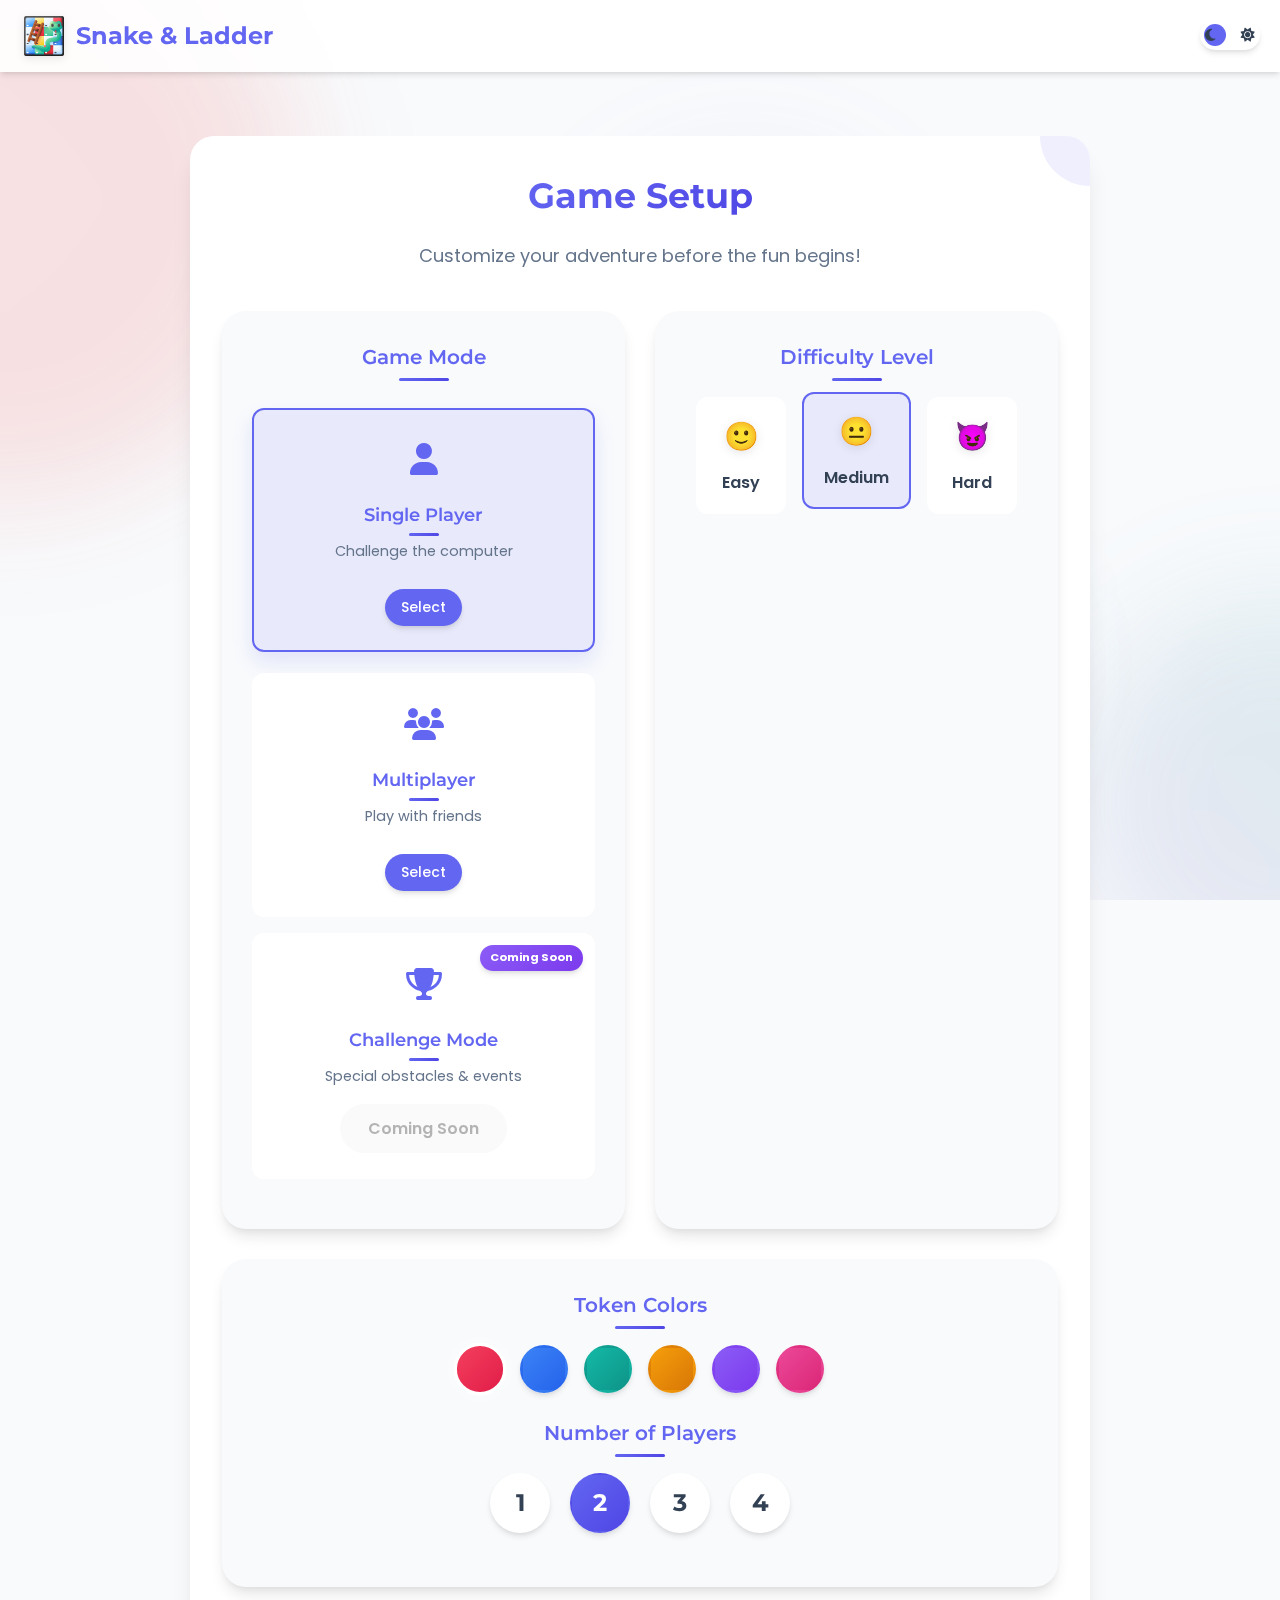
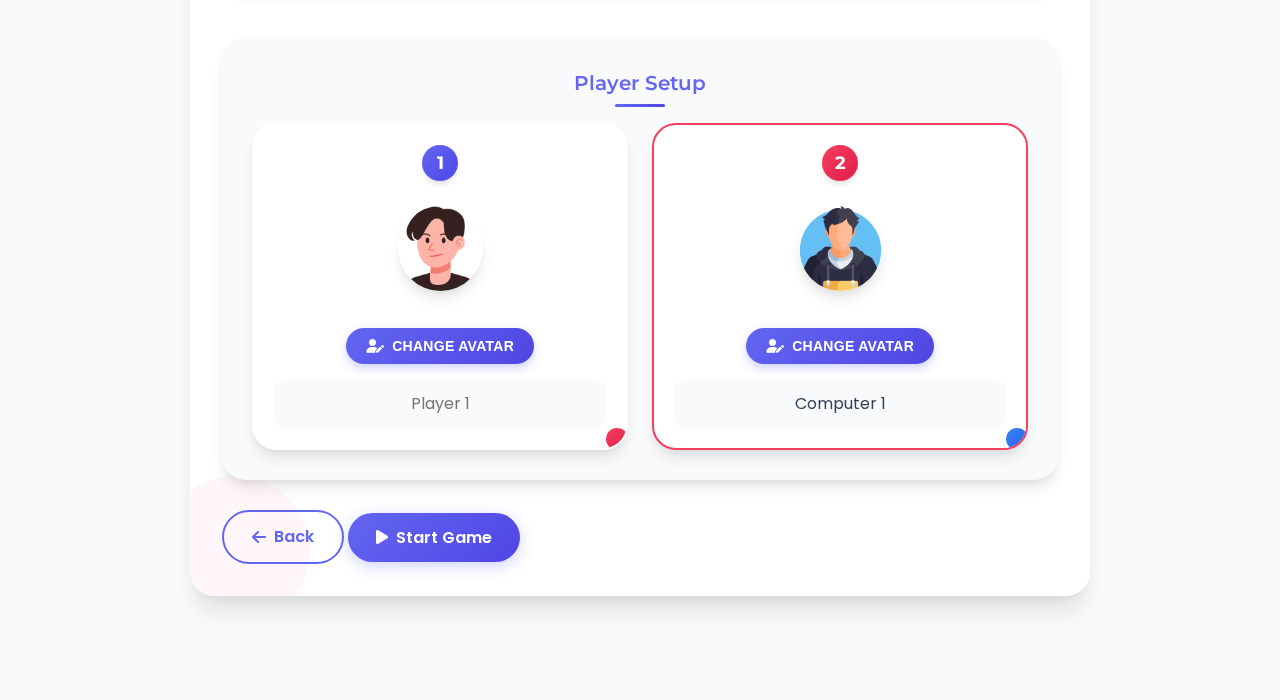
==== gamesetup.html @ 13c71b98 "Update 1" ====
<!DOCTYPE html>
<html lang="en" data-theme="light">
<head>
    <meta charset="UTF-8">
    <meta name="viewport" content="width=device-width, initial-scale=1.0">
    <title>Snake and Ladder - Game Setup</title>
    <link rel="stylesheet" href="css/landing.css">
    <link href="https://fonts.googleapis.com/css2?family=Poppins:wght@400;600;700&family=Montserrat:wght@400;600;800&display=swap" rel="stylesheet">
    <link rel="stylesheet" href="https://cdnjs.cloudflare.com/ajax/libs/font-awesome/6.4.0/css/all.min.css">
    <style>
        /* Additional styles specific to game setup */
        :root {
            --primary-color: #6366f1;
            --secondary-color: #ec4899;
            --snake-color: #f43f5e;
            --ladder-color: #14b8a6;
            --mystery-color: #8b5cf6;
            
            /* Player token colors */
            --player1-color: var(--snake-color);
            --player2-color: #3b82f6;
            --player3-color: var(--ladder-color);
            --player4-color: #f59e0b;
            
            /* Gradients */
            --gradient-primary: linear-gradient(135deg, #6366f1, #4f46e5);
            --gradient-secondary: linear-gradient(135deg, #ec4899, #db2777);
            --gradient-red: linear-gradient(135deg, #f43f5e, #e11d48);
            --gradient-blue: linear-gradient(135deg, #3b82f6, #2563eb);
            --gradient-green: linear-gradient(135deg, #14b8a6, #0d9488);
            --gradient-yellow: linear-gradient(135deg, #f59e0b, #d97706);
            --gradient-purple: linear-gradient(135deg, #8b5cf6, #7c3aed);
            --gradient-pink: linear-gradient(135deg, #ec4899, #db2777);
        }
        
        body {
            overflow-y: auto;
            max-height: none;
            background-attachment: fixed;
        }
        
        .container {
            height: auto;
            overflow-y: visible;
            padding-bottom: 2.5rem;
        }
        
        /* Main Navigation */
        .main-nav {
            padding: 1rem 0;
            background: rgba(255, 255, 255, 0.9);
            backdrop-filter: blur(10px);
            position: sticky;
            top: 0;
            z-index: 90;
            margin-bottom: 2rem;
            box-shadow: var(--shadow-sm);
            transition: all var(--transition-normal);
        }
        
        [data-theme="dark"] .main-nav {
            background: rgba(30, 41, 59, 0.9);
        }
        
        .nav-container {
            display: flex;
            justify-content: space-between;
            align-items: center;
            max-width: 1280px;
            margin: 0 auto;
            padding: 0 1.5rem;
        }
        
        /* Setup Container */
        .setup-container {
            max-width: 900px;
            margin: 0 auto;
            padding: 2rem;
            background: var(--card-light);
            border-radius: var(--border-radius-lg);
            box-shadow: var(--shadow-lg);
            position: relative;
            overflow: hidden;
            animation: fadeIn 0.8s ease-out;
        }
        
        [data-theme="dark"] .setup-container {
            background: var(--card-dark);
        }
        
        .setup-container::before {
            content: '';
            position: absolute;
            top: -3.125rem;
            right: -3.125rem;
            width: 6.25rem;
            height: 6.25rem;
            background: var(--primary-color);
            opacity: 0.1;
            border-radius: 50%;
            z-index: 0;
        }
        
        .setup-container::after {
            content: '';
            position: absolute;
            bottom: -1.875rem;
            left: -1.875rem;
            width: 9.375rem;
            height: 9.375rem;
            background: var(--secondary-color);
            opacity: 0.05;
            border-radius: 50%;
            z-index: 0;
        }
        
        .setup-header {
            text-align: center;
            margin-bottom: 2.5rem;
            position: relative;
            z-index: 1;
        }
        
        .setup-header h2 {
            font-size: 2.2rem;
            margin-bottom: 0.625rem;
            background: var(--gradient-primary);
            -webkit-background-clip: text;
            background-clip: text;
            color: transparent;
            display: inline-block;
            font-family: 'Montserrat', sans-serif;
            font-weight: 700;
        }
        
        .setup-header p {
            color: var(--text-light-muted);
            font-size: 1.125rem;
            margin-top: 0.5rem;
        }
        
        [data-theme="dark"] .setup-header p {
            color: var(--text-dark-muted);
        }
        
        /* Setup Content Grid */
        .setup-content {
            display: grid;
            grid-template-columns: 1fr 1fr;
            gap: 1.875rem;
            position: relative;
            z-index: 1;
        }
        
        /* Setup Sections */
        .setup-section {
            background: var(--bg-light);
            border-radius: var(--border-radius-lg);
            padding: 1.875rem;
            box-shadow: var(--shadow-md);
            transition: all 0.4s cubic-bezier(0.175, 0.885, 0.32, 1.275);
            position: relative;
            overflow: hidden;
        }
        
        [data-theme="dark"] .setup-section {
            background: var(--bg-dark);
        }
        
        .setup-section:hover {
            transform: translateY(-0.5rem);
            box-shadow: var(--shadow-lg);
        }
        
        .setup-section h3 {
            color: var(--primary-color);
            font-size: 1.25rem;
            margin-bottom: 1.5rem;
            text-align: center;
            position: relative;
            font-family: 'Montserrat', sans-serif;
            font-weight: 600;
        }
        
        .setup-section h3::after {
            content: '';
            position: absolute;
            bottom: -0.5rem;
            left: 50%;
            transform: translateX(-50%);
            width: 3.125rem;
            height: 0.1875rem;
            background: var(--gradient-primary);
            border-radius: 0.1875rem;
        }
        
        /* Game mode styles */
        .game-modes {
            display: flex;
            gap: 1rem;
            margin-bottom: 1.25rem;
        }
        
        .game-mode {
            flex: 1;
            background: var(--card-light);
            border-radius: var(--border-radius-md);
            padding: 1.5rem 1.25rem;
            text-align: center;
            border: 2px solid transparent;
            transition: all 0.4s cubic-bezier(0.175, 0.885, 0.32, 1.275);
            cursor: pointer;
            position: relative;
            overflow: hidden;
            min-height: 11.25rem;
        }
        
        [data-theme="dark"] .game-mode {
            background: var(--card-dark);
        }
        
        .game-mode::before {
            content: '';
            position: absolute;
            top: 0;
            left: 0;
            width: 100%;
            height: 100%;
            background: linear-gradient(135deg, rgba(99, 102, 241, 0.1), rgba(99, 102, 241, 0));
            opacity: 0;
            transition: opacity 0.3s ease;
            z-index: 0;
        }
        
        .game-mode:hover::before {
            opacity: 1;
        }
        
        .game-mode.selected {
            border-color: var(--primary-color);
            transform: translateY(-0.3125rem);
            box-shadow: 0 0.625rem 1.25rem rgba(99, 102, 241, 0.15);
        }
        
        .game-icon {
            font-size: 2rem;
            color: var(--primary-color);
            margin-bottom: 1rem;
            position: relative;
            z-index: 1;
            transition: transform 0.3s ease;
        }
        
        .game-mode:hover .game-icon {
            transform: scale(1.2);
        }
        
        .game-mode h3 {
            font-size: 1.125rem;
            margin-bottom: 0.625rem;
            color: var(--primary-color);
            position: relative;
            z-index: 1;
        }
        
        .game-mode h3::after {
            width: 1.875rem;
            bottom: -0.375rem;
        }
        
        .game-mode p {
            color: var(--text-light-muted);
            font-size: 0.9rem;
            margin-bottom: 1rem;
            position: relative;
            z-index: 1;
        }
        
        [data-theme="dark"] .game-mode p {
            color: var(--text-dark-muted);
        }
        
        .mode-btn {
            position: relative;
            z-index: 1;
            margin-top: 0.625rem;
            background: var(--primary-color);
            color: white;
            padding: 0.5rem 1rem;
            border-radius: var(--border-radius-full);
            border: none;
            font-family: 'Poppins', sans-serif;
            font-weight: 500;
            font-size: 0.875rem;
            cursor: pointer;
            transition: all var(--transition-normal);
            box-shadow: var(--shadow-sm);
        }
        
        .mode-btn:hover {
            transform: translateY(-0.1875rem);
            box-shadow: var(--shadow-md);
        }
        
        /* Challenge mode style */
        .challenge-mode {
            position: relative;
        }
        
        .coming-soon-badge {
            position: absolute;
            top: 10px;
            right: 10px;
            background: var(--gradient-purple);
            color: white;
            padding: 4px 10px;
            border-radius: 20px;
            font-size: 0.7rem;
            font-weight: bold;
            z-index: 2;
            box-shadow: var(--shadow-sm);
        }
        
        /* Player count styles */
        .player-count-options {
            display: flex;
            justify-content: center;
            gap: 1.25rem;
            margin: 1.5rem 0;
        }
        
        .player-count-option {
            width: 3.75rem;
            height: 3.75rem;
            display: flex;
            align-items: center;
            justify-content: center;
            border-radius: 50%;
            background: var(--card-light);
            border: 2px solid transparent;
            font-size: 1.5rem;
            font-weight: bold;
            color: var(--text-light);
            cursor: pointer;
            transition: all 0.4s cubic-bezier(0.175, 0.885, 0.32, 1.275);
            box-shadow: var(--shadow-sm);
            font-family: 'Montserrat', sans-serif;
        }
        
        [data-theme="dark"] .player-count-option {
            background: var(--card-dark);
            color: var(--text-dark);
        }
        
        .player-count-option:hover {
            transform: scale(1.1) translateY(-0.3125rem);
            border-color: var(--primary-color);
            color: var(--primary-color);
            box-shadow: var(--shadow-md);
        }
        
        .player-count-option.selected {
            background: var(--gradient-primary);
            color: white;
            border-color: transparent;
        }
        
        .player-count-option.disabled {
            opacity: 0.5;
            cursor: not-allowed;
            pointer-events: none;
        }
        
        /* Token color styles */
        .color-options {
            display: flex;
            flex-wrap: wrap;
            justify-content: center;
            gap: 1rem;
            margin: 1.5rem 0;
        }
        
        .color-option {
            width: 3rem;
            height: 3rem;
            border-radius: 50%;
            border: 3px solid transparent;
            cursor: pointer;
            transition: all 0.4s cubic-bezier(0.175, 0.885, 0.32, 1.275);
            position: relative;
            box-shadow: var(--shadow-sm);
        }
        
        .color-option:hover {
            transform: scale(1.15) rotate(10deg);
            border-color: white;
            box-shadow: 0 0 0.9375rem rgba(255, 255, 255, 0.5);
        }
        
        .color-option.selected {
            border-color: white;
            box-shadow: 0 0 1.25rem rgba(255, 255, 255, 0.7);
            transform: scale(1.1);
        }
        
        .color-option .color-player-label {
            position: absolute;
            top: -0.5rem;
            right: -0.5rem;
            width: 1.25rem;
            height: 1.25rem;
            border-radius: 50%;
            background: var(--primary-color);
            color: white;
            display: flex;
            align-items: center;
            justify-content: center;
            font-size: 0.75rem;
            font-weight: bold;
            box-shadow: var(--shadow-sm);
        }
        
        .color-red { background: var(--gradient-red); }
        .color-blue { background: var(--gradient-blue); }
        .color-green { background: var(--gradient-green); }
        .color-yellow { background: var(--gradient-yellow); }
        .color-purple { background: var(--gradient-purple); }
        .color-pink { background: var(--gradient-pink); }
        
        /* Player setup section */
        .players-setup {
            grid-column: 1 / span 2;
            margin-top: 1.25rem;
        }
        /* Reorder sections for desktop */
        @media (min-width: 768px) {
            .setup-content {
                display: grid;
                grid-template-areas: 
                    "game-mode difficulty"
                    "token-colors token-colors"
                    "players-setup players-setup";
            }
            
            .game-mode-section {
                grid-area: game-mode;
            }
            
            .difficulty-section {
                grid-area: difficulty;
            }
            
            .token-colors-section {
                grid-area: token-colors;
            }
            
            .players-setup {
                grid-area: players-setup;
            }
        }
        
        .player-slots {
            display: grid;
            grid-template-columns: repeat(auto-fit, minmax(200px, 1fr));
            gap: 1.5rem;
            margin-top: 1.5rem;
        }
        
        .player-slot {
            background: var(--card-light);
            border-radius: var(--border-radius-lg);
            padding: 1.25rem;
            display: flex;
            flex-direction: column;
            align-items: center;
            gap: 0.9375rem;
            box-shadow: var(--shadow-md);
            transition: all 0.4s cubic-bezier(0.175, 0.885, 0.32, 1.275);
            border: 2px solid transparent;
            position: relative;
            overflow: hidden;
        }
        
        [data-theme="dark"] .player-slot {
            background: var(--card-dark);
        }
        
        .player-slot::before {
            content: '';
            position: absolute;
            top: 0;
            left: 0;
            width: 100%;
            height: 0.3125rem;
            background: var(--gradient-primary);
            opacity: 0;
            transition: opacity 0.3s ease;
        }
        
        .player-slot:hover::before {
            opacity: 1;
        }
        
        .player-slot:hover {
            transform: translateY(-0.625rem);
            box-shadow: var(--shadow-lg);
        }
        
        .player-slot .player-number {
            background: var(--gradient-primary);
            color: white;
            border-radius: 50%;
            width: 2.25rem;
            height: 2.25rem;
            display: flex;
            align-items: center;
            justify-content: center;
            font-weight: bold;
            font-size: 1.1rem;
            box-shadow: var(--shadow-sm);
            font-family: 'Montserrat', sans-serif;
        }
        
        .player-slot .player-avatar {
            width: 5.3125rem;
            height: 5.3125rem;
            border-radius: 50%;
            border: 0.25rem solid var(--border-color);
            overflow: hidden;
            margin: 0.625rem 0;
            position: relative;
            box-shadow: var(--shadow-md);
            transition: all 0.4s ease;
        }
        
        .player-slot .player-avatar:hover {
            transform: scale(1.05);
            border-color: var(--primary-color);
        }
        
        .player-slot .player-avatar img {
            width: 100%;
            height: 100%;
            object-fit: cover;
            transition: transform 0.5s ease;
        }
        
        .player-slot .player-avatar:hover img {
            transform: scale(1.1);
        }
        
        .change-avatar-btn {
            background: var(--gradient-primary);
            color: white;
            border: none;
            padding: 0.625rem 1.25rem;
            border-radius: 2rem;
            font-size: 0.875rem;
            cursor: pointer;
            transition: all 0.3s ease;
            box-shadow: 0 0.25rem 0.625rem rgba(99, 102, 241, 0.3);
            margin-top: 0.75rem;
            font-weight: 600;
            display: flex;
            align-items: center;
            gap: 0.5rem;
            letter-spacing: 0.02em;
            text-transform: uppercase;
        }
        
        .change-avatar-btn:hover {
            transform: translateY(-0.25rem);
            box-shadow: 0 0.5rem 1rem rgba(99, 102, 241, 0.4);
            background: linear-gradient(135deg, #7a7ef8, #4f46e5);
        }
        
        .change-avatar-btn:active {
            transform: translateY(0);
            box-shadow: 0 0.125rem 0.375rem rgba(99, 102, 241, 0.3);
        }
        
        .player-slot.computer {
            border-color: var(--snake-color);
        }
        
        .player-slot.computer .player-number {
            background: var(--gradient-red);
        }
        
        .player-input {
            width: 100%;
            padding: 0.75rem 1rem;
            border-radius: var(--border-radius-md);
            border: 1px solid var(--border-color);
            background: var(--bg-light);
            color: var(--text-light);
            font-family: 'Poppins', sans-serif;
            text-align: center;
            transition: all var(--transition-normal);
            font-size: 1rem;
        }
        
        [data-theme="dark"] .player-input {
            background: var(--bg-dark);
            color: var(--text-dark);
        }
        
        .player-input:focus {
            border-color: var(--primary-color);
            box-shadow: 0 0 0 0.1875rem rgba(99, 102, 241, 0.2);
            outline: none;
        }
        
        /* Player token color indicator */
        .player-token-color {
            width: 1.75rem;
            height: 1.75rem;
            border-radius: 50%;
            border: 0.1875rem solid white;
            position: absolute;
            bottom: -0.3125rem;
            right: -0.3125rem;
            box-shadow: var(--shadow-md);
            z-index: 2;
        }
        
        /* Difficulty section */
        .difficulty-options {
            display: flex;
            justify-content: center;
            gap: 1rem;
            margin: 1.5rem 0;
        }
        
        .difficulty-option {
            display: flex;
            flex-direction: column;
            align-items: center;
            gap: 0.625rem;
            padding: 1rem 1.25rem;
            background: var(--card-light);
            border-radius: var(--border-radius-md);
            border: 2px solid transparent;
            transition: all 0.4s cubic-bezier(0.175, 0.885, 0.32, 1.275);
            cursor: pointer;
            min-width: 5.625rem;
            position: relative;
            overflow: hidden;
        }
        
        [data-theme="dark"] .difficulty-option {
            background: var(--card-dark);
        }
        
        .difficulty-option::before {
            content: '';
            position: absolute;
            top: 0;
            left: 0;
            width: 100%;
            height: 100%;
            background: linear-gradient(135deg, rgba(99, 102, 241, 0.1), rgba(99, 102, 241, 0));
            opacity: 0;
            transition: opacity 0.3s ease;
        }
        
        .difficulty-option:hover::before {
            opacity: 1;
        }
        
        .difficulty-option:hover {
            transform: translateY(-0.5rem) scale(1.05);
            border-color: var(--primary-color);
            box-shadow: var(--shadow-md);
        }
        
        .difficulty-option.selected {
            border-color: var(--primary-color);
            background: rgba(99, 102, 241, 0.1);
            transform: translateY(-0.3125rem);
        }
        
        .difficulty-icon {
            font-size: 1.75rem;
            filter: drop-shadow(0 0.125rem 0.3125rem rgba(0, 0, 0, 0.1));
            transition: transform 0.3s ease;
        }
        
        .difficulty-option:hover .difficulty-icon {
            transform: scale(1.2);
        }
        
        .difficulty-option span:last-child {
            font-weight: 600;
            color: var(--text-light);
            font-family: 'Poppins', sans-serif;
        }
        
        [data-theme="dark"] .difficulty-option span:last-child {
            color: var(--text-dark);
        }
        
        /* Avatar modal */
        .avatar-modal {
            position: fixed;
            top: 0;
            left: 0;
            width: 100%;
            height: 100%;
            background: rgba(0, 0, 0, 0.8);
            z-index: 1000;
            display: none;
            align-items: center;
            justify-content: center;
            backdrop-filter: blur(0.3125rem);
            -webkit-backdrop-filter: blur(0.3125rem);
        }
        
        /* Improved avatar modal styling */
        .avatar-modal-content {
            background: var(--card-light);
            border-radius: var(--border-radius-lg);
            width: 90%;
            max-width: 31.25rem;
            padding: 2rem;
            position: relative;
            box-shadow: 0 1.25rem 3.125rem rgba(0, 0, 0, 0.3);
            animation: modalFadeIn 0.5s ease-out forwards;
            max-height: 90vh;
            overflow-y: auto;
            z-index: 1001;
        }
        
        [data-theme="dark"] .avatar-modal-content {
            background: var(--card-dark);
        }
        
        @keyframes modalFadeIn {
            from {
                opacity: 0;
                transform: translateY(-3.125rem) scale(0.95);
            }
            to {
                opacity: 1;
                transform: translateY(0) scale(1);
            }
        }
        
        .avatar-modal-content h3 {
            font-size: 1.5rem;
            color: var(--primary-color);
            text-align: center;
            margin-bottom: 1.5rem;
            position: relative;
            font-family: 'Montserrat', sans-serif;
            font-weight: 700;
        }
        
        .avatar-modal-content h3::after {
            content: '';
            position: absolute;
            bottom: -0.5rem;
            left: 50%;
            transform: translateX(-50%);
            width: 5rem;
            height: 0.1875rem;
            background: var(--gradient-primary);
            border-radius: 0.1875rem;
        }
        
        .avatar-tabs {
            display: flex;
            justify-content: center;
            gap: 0.625rem;
            margin-bottom: 1.5rem;
            background: var(--bg-light);
            padding: 0.5rem;
            border-radius: var(--border-radius-full);
            box-shadow: var(--shadow-sm);
        }
        
        [data-theme="dark"] .avatar-tabs {
            background: var(--bg-dark);
        }
        
        .avatar-tab {
            padding: 0.5rem 1.25rem;
            border-radius: var(--border-radius-full);
            cursor: pointer;
            font-weight: 600;
            font-size: 0.9375rem;
            transition: all 0.3s ease;
            color: var(--text-light-muted);
            position: relative;
            overflow: hidden;
            z-index: 1;
        }
        
        [data-theme="dark"] .avatar-tab {
            color: var(--text-dark-muted);
        }
        
        .avatar-tab.active {
            background: var(--gradient-primary);
            color: white;
            box-shadow: var(--shadow-sm);
        }
        
        .avatar-tab:hover:not(.active) {
            color: var(--primary-color);
            background: rgba(99, 102, 241, 0.1);
        }
        
        .avatar-grid {
            display: grid;
            grid-template-columns: repeat(auto-fill, minmax(5rem, 1fr));
            gap: 1rem;
            margin-bottom: 2rem;
        }
        
        .avatar-option {
            width: 5rem;
            height: 5rem;
            border-radius: 50%;
            overflow: hidden;
            cursor: pointer;
            border: 3px solid transparent;
            transition: all 0.3s cubic-bezier(0.175, 0.885, 0.32, 1.275);
            margin: 0 auto;
            box-shadow: var(--shadow-md);
        }
        
        .avatar-option:hover {
            transform: scale(1.1) rotate(5deg);
        }
        
        .avatar-option.selected {
            border-color: var(--primary-color);
            box-shadow: 0 0 0 5px rgba(99, 102, 241, 0.2);
        }
        
        .avatar-option img {
            width: 100%;
            height: 100%;
            object-fit: cover;
            transition: transform 0.5s ease;
        }
        
        .avatar-option:hover img {
            transform: scale(1.1);
        }
        
        .avatar-color-section {
            margin-top: 1.5rem;
            padding-top: 1.5rem;
            border-top: 1px solid var(--border-color);
        }
        
        .avatar-color-section h4 {
            text-align: center;
            font-size: 1.1rem;
            color: var(--text-light);
            margin-bottom: 1rem;
            font-family: 'Montserrat', sans-serif;
        }
        
        [data-theme="dark"] .avatar-color-section h4 {
            color: var(--text-dark);
        }
        
        .modal-footer {
            display: flex;
            justify-content: space-between;
            gap: 1rem;
            margin-top: 2rem;
        }
        
        .modal-footer button {
            flex: 1;
            padding: 0.75rem 1.5rem;
            font-weight: 600;
            transition: all 0.3s ease;
        }
        
        .modal-footer .primary-btn {
            background: var(--gradient-primary);
            color: white;
            border: none;
            border-radius: var(--border-radius-md);
            box-shadow: var(--shadow-md);
        }
        
        .modal-footer .primary-btn:hover {
            transform: translateY(-0.25rem);
            box-shadow: var(--shadow-lg);
        }
        
        .modal-footer .secondary-btn {
            background: transparent;
            color: var(--text-light-muted);
            border: 2px solid var(--border-color);
            border-radius: var(--border-radius-md);
        }
        
        [data-theme="dark"] .modal-footer .secondary-btn {
            color: var(--text-dark-muted);
        }
        
        .modal-footer .secondary-btn:hover {
            background: rgba(99, 102, 241, 0.1);
            color: var(--primary-color);
            border-color: var(--primary-color);
        }
    </style>
</head>
<body>
    <div class="theme-toggle">
        <i class="fas fa-moon"></i>
        <i class="fas fa-sun"></i>
        <div class="toggle-ball"></div>
    </div>

    <nav class="main-nav">
        <div class="nav-container">
            <div class="logo">
                <img src="assets/snake_and_ladder.png" alt="Snake and Ladder Logo">
                <h1>Snake & Ladder</h1>
            </div>
        </div>
    </nav>

    <div class="container">        
        <main>
            <div class="setup-container">
                <div class="setup-header">
                    <h2>Game Setup</h2>
                    <p>Customize your adventure before the fun begins!</p>
                </div>
                
                <div class="setup-content">
                    <div class="setup-section game-mode-section">
                        <h3>Game Mode</h3>
                        <div class="game-modes">
                            <div class="game-mode" data-mode="single">
                                <div class="game-icon">
                                    <i class="fas fa-user"></i>
                                </div>
                                <h3>Single Player</h3>
                                <p>Challenge the computer</p>
                                <button class="btn mode-btn" data-mode="single">Select</button>
                            </div>
                            <div class="game-mode" data-mode="multi">
                                <div class="game-icon">
                                    <i class="fas fa-users"></i>
                                </div>
                                <h3>Multiplayer</h3>
                                <p>Play with friends</p>
                                <button class="btn mode-btn" data-mode="multi">Select</button>
                            </div>
                            <div class="game-mode challenge-mode" data-mode="challenge">
                                <div class="coming-soon-badge">Coming Soon</div>
                                <div class="game-icon">
                                    <i class="fas fa-trophy"></i>
                                </div>
                                <h3>Challenge Mode</h3>
                                <p>Special obstacles & events</p>
                                <button class="btn mode-btn-disabled" disabled>Coming Soon</button>
                            </div>
                        </div>
                    </div>
                    
                    <div class="setup-section difficulty-section" id="difficultySection">
                        <h3>Difficulty Level</h3>
                        <div class="difficulty-options">
                            <div class="difficulty-option" data-difficulty="easy">
                                <span class="difficulty-icon">🙂</span>
                                <span>Easy</span>
                            </div>
                            <div class="difficulty-option" data-difficulty="medium">
                                <span class="difficulty-icon">😐</span>
                                <span>Medium</span>
                            </div>
                            <div class="difficulty-option" data-difficulty="hard">
                                <span class="difficulty-icon">😈</span>
                                <span>Hard</span>
                            </div>
                        </div>
                    </div>
                    
                    <div class="setup-section token-colors-section">
                        <h3>Token Colors</h3>
                        <div class="color-options">
                            <div class="color-option color-red" data-color="red"></div>
                            <div class="color-option color-blue" data-color="blue"></div>
                            <div class="color-option color-green" data-color="green"></div>
                            <div class="color-option color-yellow" data-color="yellow"></div>
                            <div class="color-option color-purple" data-color="purple"></div>
                            <div class="color-option color-pink" data-color="pink"></div>
                        </div>
                        
                        <div id="playerCountSection">
                            <h3>Number of Players</h3>
                            <div class="player-count-options">
                                <div class="player-count-option" data-count="1">1</div>
                                <div class="player-count-option" data-count="2">2</div>
                                <div class="player-count-option" data-count="3">3</div>
                                <div class="player-count-option" data-count="4">4</div>
                            </div>
                        </div>
                    </div>
                    
                    <div class="setup-section players-setup">
                        <h3>Player Setup</h3>
                        <div class="player-slots" id="playerSlots">
                            <!-- Player slots will be dynamically generated here -->
                        </div>
                    </div>
                    
                    <div class="setup-actions">
                        <a href="landing.html" class="btn secondary-btn"><i class="fas fa-arrow-left"></i> Back</a>
                        <button id="startGameBtn" class="btn primary-btn pulse-animation"><i class="fas fa-play"></i> Start Game</button>
                    </div>
                </div>
            </div>
        </main>
    </div>

    <!-- Avatar Selection Modal -->
    <div id="avatarModal" class="avatar-modal">
        <div class="avatar-modal-content">
            <h3>Choose Your Avatar</h3>
            
            <div class="avatar-tabs">
                <div class="avatar-tab active" data-tab="avatars">Avatars</div>
                <div class="avatar-tab" data-tab="emojis">Emojis</div>
                <div class="avatar-tab" data-tab="animals">Animals</div>
            </div>
            
            <div class="avatar-grid" id="avatarsTab">
                <div class="avatar-option" data-avatar="boy_avatar_1">
                    <img src="assets/boy_avatar_1.png" alt="Avatar 1">
                </div>
                <div class="avatar-option" data-avatar="boy_avatar_2">
                    <img src="assets/boy_avatar_2.png" alt="Avatar 2">
                </div>
                <div class="avatar-option" data-avatar="profile">
                    <img src="assets/profile.png" alt="Avatar 3">
                </div>
                <div class="avatar-option" data-avatar="human">
                    <img src="assets/human.png" alt="Avatar 4">
                </div>
            </div>
            
            <div class="avatar-grid" id="emojisTab" style="display: none;">
                <div class="avatar-option" data-avatar="happy">
                    <img src="assets/happy.png" alt="Happy Emoji">
                </div>
                <div class="avatar-option" data-avatar="sad">
                    <img src="assets/sad.png" alt="Sad Emoji">
                </div>
                <div class="avatar-option" data-avatar="emoji_angry">
                    <img src="assets/emoji_angry.png" alt="Angry Emoji">
                </div>
                <div class="avatar-option" data-avatar="emoji_surprised">
                    <img src="assets/emoji_surprised.png" alt="Surprised Emoji">
                </div>
                <div class="avatar-option" data-avatar="emoji_sorry">
                    <img src="assets/emoji_sorry.png" alt="Sorry Emoji">
                </div>
                <div class="avatar-option" data-avatar="party">
                    <img src="assets/party.png" alt="Party Emoji">
                </div>
            </div>
            
            <div class="avatar-grid" id="animalsTab" style="display: none;">
                <div class="avatar-option" data-avatar="snake">
                    <img src="assets/snake.png" alt="Snake">
                </div>
                <div class="avatar-option" data-avatar="king_cobra">
                    <img src="assets/king_cobra.png" alt="King Cobra">
                </div>
                <div class="avatar-option" data-avatar="anaconda">
                    <img src="assets/anaconda.png" alt="Anaconda">
                </div>
            </div>
            
            <div class="avatar-color-section">
                <h4>Token Color</h4>
                <div class="color-options">
                    <div class="color-option color-red" data-color="red"></div>
                    <div class="color-option color-blue" data-color="blue"></div>
                    <div class="color-option color-green" data-color="green"></div>
                    <div class="color-option color-yellow" data-color="yellow"></div>
                    <div class="color-option color-purple" data-color="purple"></div>
                    <div class="color-option color-pink" data-color="pink"></div>
                </div>
            </div>
            
            <div class="modal-footer">
                <button id="closeAvatarModal" class="btn secondary-btn">Cancel</button>
                <button id="selectAvatarBtn" class="btn primary-btn">Select</button>
            </div>
        </div>
    </div>

    <div class="animated-background">
        <div class="shape shape1"></div>
        <div class="shape shape2"></div>
        <div class="shape shape3"></div>
        <div class="shape shape4"></div>
        <div class="shape shape5"></div>
    </div>

    <script src="js/landing.js"></script>
    <script>
        document.addEventListener('DOMContentLoaded', function() {
            // Default values
            let gameMode = 'single';
            let playerCount = 2;
            let difficulty = 'medium';
            let selectedPlayerForAvatar = null;
            let selectedAvatar = 'boy_avatar_1';
            let selectedColor = 'red';
            
            // Arrays to store player data
            const players = [];
            
            // Initialize elements
            const playerSlots = document.getElementById('playerSlots');
            const avatarModal = document.getElementById('avatarModal');
            const difficultySection = document.getElementById('difficultySection');
            const playerCountSection = document.getElementById('playerCountSection');
            
            // Select game mode
            document.querySelectorAll('.game-mode').forEach(mode => {
                if (mode.getAttribute('data-mode') !== 'challenge') {
                    mode.addEventListener('click', function() {
                        const modeType = this.getAttribute('data-mode');
                        document.querySelectorAll('.game-mode').forEach(m => m.classList.remove('selected'));
                        this.classList.add('selected');
                        gameMode = modeType;
                        
                        if (modeType === 'single') {
                            difficultySection.style.display = 'block';
                            // In single player mode, disable options for more than 1 human player
                            document.querySelectorAll('.player-count-option').forEach(opt => {
                                const count = parseInt(opt.getAttribute('data-count'));
                                if (count > 1) {
                                    opt.classList.add('disabled');
                                } else {
                                    opt.classList.remove('disabled');
                                }
                            });
                            // Select player count 1 automatically for single player
                            document.querySelector('.player-count-option[data-count="1"]').click();
                        } else {
                            difficultySection.style.display = 'none';
                            // In multiplayer, enable all player count options
                            document.querySelectorAll('.player-count-option').forEach(opt => {
                                opt.classList.remove('disabled');
                            });
                            updatePlayerSlots(playerCount);
                        }
                    });
                }
            });
            
            // Button click handler for mode selection
            document.querySelectorAll('.mode-btn').forEach(btn => {
                btn.addEventListener('click', function() {
                    const modeType = this.getAttribute('data-mode');
                    document.querySelectorAll('.game-mode').forEach(m => m.classList.remove('selected'));
                    this.closest('.game-mode').classList.add('selected');
                    gameMode = modeType;
                    
                    if (modeType === 'single') {
                        difficultySection.style.display = 'block';
                        // In single player mode, disable options for more than 1 human player
                        document.querySelectorAll('.player-count-option').forEach(opt => {
                            const count = parseInt(opt.getAttribute('data-count'));
                            if (count > 1) {
                                opt.classList.add('disabled');
                            } else {
                                opt.classList.remove('disabled');
                            }
                        });
                        // Select player count 1 automatically for single player
                        document.querySelector('.player-count-option[data-count="1"]').click();
                    } else {
                        difficultySection.style.display = 'none';
                        // In multiplayer, enable all player count options
                        document.querySelectorAll('.player-count-option').forEach(opt => {
                            opt.classList.remove('disabled');
                        });
                        updatePlayerSlots(playerCount);
                    }
                });
            });
            
            // Select player count
            document.querySelectorAll('.player-count-option').forEach(option => {
                option.addEventListener('click', function() {
                    // Skip if disabled
                    if (this.classList.contains('disabled')) return;
                    
                    const count = parseInt(this.getAttribute('data-count'));
                    document.querySelectorAll('.player-count-option').forEach(o => o.classList.remove('selected'));
                    this.classList.add('selected');
                    playerCount = count;
                    updatePlayerSlots(count);
                });
            });
            
            // Select difficulty
            document.querySelectorAll('.difficulty-option').forEach(option => {
                option.addEventListener('click', function() {
                    const diff = this.getAttribute('data-difficulty');
                    document.querySelectorAll('.difficulty-option').forEach(o => o.classList.remove('selected'));
                    this.classList.add('selected');
                    difficulty = diff;
                });
            });
            
            // Select token color
            document.querySelectorAll('.setup-section .color-option').forEach(option => {
                option.addEventListener('click', function() {
                    const color = this.getAttribute('data-color');
                    
                    // If we already have a player selected, update their color
                    if (selectedPlayerForAvatar) {
                        const playerSlot = document.querySelector(`.player-slot[data-player="${selectedPlayerForAvatar}"]`);
                        if (playerSlot) {
                            // Update color in the UI
                            updatePlayerColor(selectedPlayerForAvatar, color);
                        }
                    }
                    
                    // Mark this color as selected visually
                    document.querySelectorAll('.setup-section .color-option').forEach(o => {
                        o.classList.remove('selected');
                    });
                    this.classList.add('selected');
                    selectedColor = color;
                });
            });
            
            // Token color selection in avatar modal
            document.querySelectorAll('.avatar-modal .color-option').forEach(option => {
                option.addEventListener('click', function() {
                    const color = this.getAttribute('data-color');
                    document.querySelectorAll('.avatar-modal .color-option').forEach(o => {
                        o.classList.remove('selected');
                    });
                    this.classList.add('selected');
                    selectedColor = color;
                });
            });
            
            // Avatar tab selection
            document.querySelectorAll('.avatar-tab').forEach(tab => {
                tab.addEventListener('click', function() {
                    const tabId = this.getAttribute('data-tab');
                    
                    // Update active tab
                    document.querySelectorAll('.avatar-tab').forEach(t => {
                        t.classList.remove('active');
                    });
                    this.classList.add('active');
                    
                    // Show selected tab content, hide others
                    document.querySelectorAll('.avatar-grid').forEach(grid => {
                        grid.style.display = 'none';
                    });
                    document.getElementById(`${tabId}Tab`).style.display = 'grid';
                });
            });
            
            // Avatar selection in modal
            document.querySelectorAll('.avatar-option').forEach(option => {
                option.addEventListener('click', function() {
                    const avatar = this.getAttribute('data-avatar');
                    document.querySelectorAll('.avatar-option').forEach(o => {
                        o.classList.remove('selected');
                    });
                    this.classList.add('selected');
                    selectedAvatar = avatar;
                });
            });
            
            // Modal actions
            document.getElementById('closeAvatarModal').addEventListener('click', function() {
                avatarModal.style.display = 'none';
            });
            
            document.getElementById('selectAvatarBtn').addEventListener('click', function() {
                // Apply selected avatar and color to the player slot
                if (selectedPlayerForAvatar) {
                    updatePlayerAvatar(selectedPlayerForAvatar, selectedAvatar);
                    updatePlayerColor(selectedPlayerForAvatar, selectedColor);
                }
                avatarModal.style.display = 'none';
            });
            
            // Start game button
            document.getElementById('startGameBtn').addEventListener('click', function() {
                // Collect all player data
                const playersData = Array.from(document.querySelectorAll('.player-slot')).map(slot => {
                    const playerId = slot.getAttribute('data-player');
                    const isComputer = slot.classList.contains('computer');
                    const playerName = slot.querySelector('.player-input').value.trim() || `Player ${playerId}`;
                    const avatarImg = slot.querySelector('.player-avatar img');
                    const avatar = avatarImg ? avatarImg.getAttribute('data-avatar') : 'boy_avatar_1';
                    const colorEl = slot.querySelector('.player-token-color');
                    const color = colorEl ? colorEl.getAttribute('data-color') : 'red';
                    
                    return {
                        id: playerId,
                        name: playerName,
                        avatar: avatar,
                        color: color,
                        isComputer: isComputer
                    };
                });
                
                // Store player data to localStorage for the game to use
                localStorage.setItem('snakeLadderPlayers', JSON.stringify(playersData));
                localStorage.setItem('snakeLadderGameMode', gameMode);
                localStorage.setItem('snakeLadderDifficulty', difficulty);
                
                // Navigate to the game board
                window.location.href = 'gameboard.html';
            });
            
            // Function to update player slots based on player count
            function updatePlayerSlots(count) {
                // Clear existing slots
                playerSlots.innerHTML = '';
                
                // Create new player slots
                for (let i = 1; i <= count; i++) {
                    const isComputer = gameMode === 'single' && i > 1;
                    const playerSlot = document.createElement('div');
                    playerSlot.className = `player-slot${isComputer ? ' computer' : ''}`;
                    playerSlot.setAttribute('data-player', i);
                    
                    // Player number badge
                    const playerNumber = document.createElement('div');
                    playerNumber.className = 'player-number';
                    playerNumber.textContent = i;
                    
                    // Player avatar section
                    const avatarContainer = document.createElement('div');
                    avatarContainer.className = 'player-avatar';
                    avatarContainer.setAttribute('data-player', i);
                    
                    const avatarImg = document.createElement('img');
                    avatarImg.src = `assets/boy_avatar_${(i % 2) + 1}.png`;
                    avatarImg.alt = `Player ${i} Avatar`;
                    avatarImg.setAttribute('data-avatar', `boy_avatar_${(i % 2) + 1}`);
                    
                    avatarContainer.appendChild(avatarImg);
                    
                    // Add change avatar button
                    const changeAvatarBtn = document.createElement('button');
                    changeAvatarBtn.className = 'change-avatar-btn';
                    changeAvatarBtn.innerHTML = '<i class="fas fa-user-edit"></i> Change Avatar';
                    changeAvatarBtn.setAttribute('data-player', i);
                    
                    // Player name input
                    const nameInput = document.createElement('input');
                    nameInput.type = 'text';
                    nameInput.className = 'player-input';
                    nameInput.placeholder = isComputer ? `Computer ${i-1}` : `Player ${i}`;
                    nameInput.value = isComputer ? `Computer ${i-1}` : '';
                    
                    // Token color indicator (positioned absolutely)
                    const tokenColor = document.createElement('div');
                    tokenColor.className = 'player-token-color';
                    tokenColor.style.background = getColorForPlayer(i);
                    tokenColor.setAttribute('data-color', getColorNameForPlayer(i));
                    
                    // Assemble the player slot
                    playerSlot.appendChild(playerNumber);
                    playerSlot.appendChild(avatarContainer);
                    playerSlot.appendChild(changeAvatarBtn);
                    playerSlot.appendChild(nameInput);
                    playerSlot.appendChild(tokenColor);
                    
                    playerSlots.appendChild(playerSlot);
                    
                    // Make computer player inputs readonly
                    if (isComputer) {
                        nameInput.readOnly = true;
                    }
                }
                
                // Add event listeners for avatar change buttons
                document.querySelectorAll('.change-avatar-btn').forEach(button => {
                    button.addEventListener('click', function() {
                        const playerId = this.getAttribute('data-player');
                        selectedPlayerForAvatar = playerId;
                        
                        // Get current avatar and color
                        const playerSlot = document.querySelector(`.player-slot[data-player="${playerId}"]`);
                        const avatarImg = playerSlot.querySelector('.player-avatar img');
                        const currentAvatar = avatarImg ? avatarImg.getAttribute('data-avatar') : 'boy_avatar_1';
                        
                        const colorEl = playerSlot.querySelector('.player-token-color');
                        const currentColor = colorEl ? colorEl.getAttribute('data-color') : 'red';
                        
                        // Select the current avatar in the modal
                        document.querySelectorAll('.avatar-option').forEach(opt => {
                            opt.classList.remove('selected');
                            if (opt.getAttribute('data-avatar') === currentAvatar) {
                                opt.classList.add('selected');
                            }
                        });
                        
                        // Select the current color in the modal
                        document.querySelectorAll('.avatar-modal .color-option').forEach(opt => {
                            opt.classList.remove('selected');
                            if (opt.getAttribute('data-color') === currentColor) {
                                opt.classList.add('selected');
                            }
                        });
                        
                        selectedAvatar = currentAvatar;
                        selectedColor = currentColor;
                        
                        // Show the avatar modal
                        avatarModal.style.display = 'flex';
                    });
                });
            }
            
            // Helper function to get color for player index
            function getColorForPlayer(index) {
                const colors = {
                    1: 'var(--gradient-red)',
                    2: 'var(--gradient-blue)',
                    3: 'var(--gradient-green)',
                    4: 'var(--gradient-yellow)'
                };
                return colors[index] || colors[1];
            }
            
            // Helper function to get color name for player index
            function getColorNameForPlayer(index) {
                const colors = {
                    1: 'red',
                    2: 'blue',
                    3: 'green',
                    4: 'yellow'
                };
                return colors[index] || 'red';
            }
            
            // Update player avatar
            function updatePlayerAvatar(playerId, avatar) {
                const playerSlot = document.querySelector(`.player-slot[data-player="${playerId}"]`);
                if (!playerSlot) return;
                
                const avatarImg = playerSlot.querySelector('.player-avatar img');
                if (avatarImg) {
                    avatarImg.src = `assets/${avatar}.png`;
                    avatarImg.setAttribute('data-avatar', avatar);
                }
            }
            
            // Update player color
            function updatePlayerColor(playerId, color) {
                const playerSlot = document.querySelector(`.player-slot[data-player="${playerId}"]`);
                if (!playerSlot) return;
                
                const tokenColor = playerSlot.querySelector('.player-token-color');
                if (tokenColor) {
                    tokenColor.className = 'player-token-color';
                    tokenColor.classList.add(`color-${color}`);
                    tokenColor.style.background = `var(--gradient-${color})`;
                    tokenColor.setAttribute('data-color', color);
                }
            }
            
            // Initialize with defaults
            document.querySelector('.game-mode[data-mode="single"]').classList.add('selected');
            document.querySelector('.difficulty-option[data-difficulty="medium"]').classList.add('selected');
            document.querySelector('.color-option[data-color="red"]').classList.add('selected');
            document.querySelector('.player-count-option[data-count="2"]').classList.add('selected');
            
            // Initial setup
            updatePlayerSlots(2);
        });
    </script>
</body>
</html>
---- css/landing.css ----
/* Modern UI CSS with Improved Color Palette */
* {
    margin: 0;
    padding: 0;
    box-sizing: border-box;
}

:root {
    /* Modern vibrant color palette */
    --primary-color: #6366f1; /* Main brand color - indigo */
    --primary-dark: #4f46e5;
    --primary-light: #818cf8;
    --secondary-color: #ec4899; /* Pink */
    
    --ladder-color: #14b8a6; /* Teal */
    --snake-color: #f43f5e; /* Rose */
    --mystery-color: #8b5cf6; /* Violet */
    
    --bg-light: #f8fafc;
    --bg-dark: #1e293b;
    --card-light: #ffffff;
    --card-dark: #334155;
    
    --text-light: #334155;
    --text-light-muted: #64748b;
    --text-dark: #f1f5f9;
    --text-dark-muted: #94a3b8;
    
    --shadow-sm: 0 4px 6px -1px rgba(0, 0, 0, 0.1), 0 2px 4px -1px rgba(0, 0, 0, 0.06);
    --shadow-md: 0 10px 15px -3px rgba(0, 0, 0, 0.1), 0 4px 6px -2px rgba(0, 0, 0, 0.05);
    --shadow-lg: 0 20px 25px -5px rgba(0, 0, 0, 0.1), 0 10px 10px -5px rgba(0, 0, 0, 0.04);
    
    --gradient-primary: linear-gradient(135deg, var(--primary-color), var(--primary-dark));
    --gradient-secondary: linear-gradient(135deg, var(--secondary-color), #db2777);
    --gradient-bg: linear-gradient(135deg, #f8fafc 0%, #e9f0f9 100%);
    
    --border-radius-sm: 0.375rem;
    --border-radius-md: 0.75rem;
    --border-radius-lg: 1.5rem;
    --border-radius-full: 9999px;
    
    --transition-fast: 0.2s ease;
    --transition-normal: 0.3s ease;
    --transition-slow: 0.5s ease;
    
    --emoji-size: 60px;
}

[data-theme="dark"] {
    --primary-color: #818cf8;
    --primary-dark: #6366f1;
    --primary-light: #a5b4fc;
    
    --bg-gradient: linear-gradient(135deg, #0f172a 0%, #1e293b 100%);
    --card-shadow: 0 10px 25px rgba(0, 0, 0, 0.25);
    --card-shadow-hover: 0 15px 35px rgba(0, 0, 0, 0.35);
}

body {
    font-family: 'Poppins', sans-serif;
    background: var(--bg-light);
    color: var(--text-light);
    line-height: 1.6;
    transition: background-color var(--transition-normal);
    overflow-x: hidden;
    min-height: 100vh;
}

[data-theme="dark"] body {
    background: var(--bg-dark);
    color: var(--text-dark);
}

.container {
    max-width: 1280px;
    margin: 0 auto;
    padding: 0 1.5rem;
    position: relative;
}

a {
    text-decoration: none;
    color: var(--primary-color);
    transition: color var(--transition-normal);
}

a:hover {
    color: var(--primary-dark);
}

img {
    max-width: 100%;
    height: auto;
}

/* Animated Background */
.animated-background {
    position: fixed;
    top: 0;
    left: 0;
    width: 100%;
    height: 100%;
    overflow: hidden;
    z-index: -1;
}

.shape {
    position: absolute;
    border-radius: 50%;
    filter: blur(60px);
}

.shape1 {
    width: 600px;
    height: 600px;
    background: rgba(99, 102, 241, 0.08);
    left: -300px;
    top: -100px;
    animation: float 20s infinite alternate;
}

.shape2 {
    width: 400px;
    height: 400px;
    background: rgba(236, 72, 153, 0.08);
    right: -200px;
    bottom: -100px;
    animation: float 25s infinite alternate-reverse;
}

.shape3 {
    width: 300px;
    height: 300px;
    background: rgba(139, 92, 246, 0.08);
    right: 30%;
    top: 20%;
    animation: float 30s infinite alternate;
}

.shape4 {
    width: 200px;
    height: 200px;
    background: rgba(20, 184, 166, 0.08);
    left: 25%;
    bottom: 20%;
    animation: float 35s infinite alternate-reverse;
}

.shape5 {
    width: 250px;
    height: 250px;
    background: rgba(244, 63, 94, 0.08);
    left: 60%;
    top: 60%;
    animation: float 40s infinite alternate;
}

@keyframes float {
    0% {
        transform: translate(0, 0) rotate(0deg);
    }
    33% {
        transform: translate(50px, 70px) rotate(5deg);
    }
    66% {
        transform: translate(-50px, 30px) rotate(-5deg);
    }
    100% {
        transform: translate(70px, -50px) rotate(10deg);
    }
}

/* Theme Toggle */
.theme-toggle {
    position: fixed;
    top: 1.25rem;
    right: 1.25rem;
    background: var(--card-light);
    border-radius: var(--border-radius-full);
    width: 3.75rem;
    height: 1.875rem;
    display: flex;
    align-items: center;
    justify-content: space-between;
    padding: 0 0.3125rem;
    cursor: pointer;
    z-index: 100;
    box-shadow: var(--shadow-sm);
    transition: background-color var(--transition-normal);
}

[data-theme="dark"] .theme-toggle {
    background: var(--card-dark);
}

.theme-toggle i {
    color: var(--text-light);
    font-size: 0.875rem;
    z-index: 1;
}

[data-theme="dark"] .theme-toggle i {
    color: var(--text-dark);
}

.toggle-ball {
    position: absolute;
    width: 1.375rem;
    height: 1.375rem;
    background: var(--primary-color);
    border-radius: 50%;
    left: 0.25rem;
    transition: transform var(--transition-normal);
}

[data-theme="dark"] .toggle-ball {
    transform: translateX(1.875rem);
}

/* Navigation */
.main-nav {
    padding: 1rem 0;
    position: sticky;
    top: 0;
    background: rgba(255, 255, 255, 0.9);
    backdrop-filter: blur(10px);
    z-index: 90;
    box-shadow: var(--shadow-sm);
    transition: all var(--transition-normal);
}

[data-theme="dark"] .main-nav {
    background: rgba(30, 41, 59, 0.9);
}

.nav-container {
    display: flex;
    justify-content: space-between;
    align-items: center;
    max-width: 1280px;
    margin: 0 auto;
    padding: 0 1.5rem;
}

.logo {
    display: flex;
    align-items: center;
    gap: 0.75rem;
}

.logo img {
    width: 2.5rem;
    height: auto;
    filter: drop-shadow(0 2px 4px rgba(0, 0, 0, 0.1));
}

.logo h1 {
    font-size: 1.5rem;
    color: var(--primary-color);
    font-weight: 700;
    font-family: 'Montserrat', sans-serif;
}

.nav-links {
    display: flex;
    align-items: center;
    gap: 1.5rem;
}

.nav-links a {
    color: var(--text-light-muted);
    font-weight: 500;
    transition: all var(--transition-normal);
    position: relative;
}

[data-theme="dark"] .nav-links a {
    color: var(--text-dark-muted);
}

.nav-links a:hover,
.nav-links a.active {
    color: var(--primary-color);
}

.nav-links a::after {
    content: '';
    position: absolute;
    width: 0;
    height: 2px;
    bottom: -4px;
    left: 0;
    background: var(--primary-color);
    transition: width var(--transition-normal);
}

.nav-links a:hover::after,
.nav-links a.active::after {
    width: 100%;
}

.profile-icon {
    width: 2rem;
    height: 2rem;
    border-radius: 50%;
    object-fit: cover;
    border: 2px solid var(--primary-color);
    transition: transform var(--transition-normal), box-shadow var(--transition-normal);
}

.profile-link:hover .profile-icon {
    transform: scale(1.1);
    box-shadow: 0 0 0 3px rgba(99, 102, 241, 0.3);
}

.mobile-menu-btn {
    display: none;
    background: none;
    border: none;
    color: var(--text-light);
    font-size: 1.5rem;
    cursor: pointer;
}

[data-theme="dark"] .mobile-menu-btn {
    color: var(--text-dark);
}

/* Buttons */
.btn {
    display: inline-flex;
    align-items: center;
    justify-content: center;
    gap: 0.5rem;
    padding: 0.75rem 1.75rem;
    border-radius: var(--border-radius-full);
    font-weight: 600;
    cursor: pointer;
    transition: all var(--transition-normal);
    border: none;
    font-size: 1rem;
    font-family: 'Poppins', sans-serif;
}

.primary-btn {
    background: var(--gradient-primary);
    color: white;
    box-shadow: 0 4px 15px rgba(99, 102, 241, 0.3);
}

.primary-btn:hover {
    transform: translateY(-3px);
    box-shadow: 0 6px 20px rgba(99, 102, 241, 0.4);
}

.secondary-btn {
    background: transparent;
    color: var(--primary-color);
    border: 2px solid var(--primary-color);
}

.secondary-btn:hover {
    background: rgba(99, 102, 241, 0.1);
    transform: translateY(-3px);
}

.mode-btn {
    padding: 0.5rem 1rem;
    background: var(--primary-color);
    color: white;
    box-shadow: var(--shadow-sm);
    font-size: 0.875rem;
    border-radius: var(--border-radius-md);
}

.mode-btn:hover {
    background: var(--primary-dark);
    transform: translateY(-2px);
}

.pulse-animation {
    animation: pulse 2s infinite;
}

@keyframes pulse {
    0% {
        box-shadow: 0 0 0 0 rgba(99, 102, 241, 0.4);
    }
    70% {
        box-shadow: 0 0 0 15px rgba(99, 102, 241, 0);
    }
    100% {
        box-shadow: 0 0 0 0 rgba(99, 102, 241, 0);
    }
}

/* Main Content Sections */
main {
    padding: 2rem 0 4rem;
}

section {
    margin-bottom: 4rem;
}

.section-title {
    text-align: center;
    margin-bottom: 2.5rem;
    font-size: 2rem;
    color: var(--primary-color);
    position: relative;
    font-family: 'Montserrat', sans-serif;
    font-weight: 700;
}

.section-title::after {
    content: '';
    position: absolute;
    width: 4rem;
    height: 0.25rem;
    background: var(--gradient-primary);
    bottom: -0.75rem;
    left: 50%;
    transform: translateX(-50%);
    border-radius: 0.125rem;
}

/* Hero Section */
.hero {
    display: flex;
    align-items: center;
    justify-content: space-between;
    gap: 3rem;
    padding: 2rem 0 4rem;
}

.hero-content {
    flex: 1;
    max-width: 32rem;
}

.hero-badge {
    display: inline-block;
    padding: 0.5rem 1rem;
    background: rgba(99, 102, 241, 0.1);
    color: var(--primary-color);
    border-radius: var(--border-radius-full);
    font-weight: 600;
    font-size: 0.875rem;
    margin-bottom: 1.25rem;
}

.hero-content h2 {
    font-size: 3rem;
    color: var(--text-light);
    margin-bottom: 1.25rem;
    line-height: 1.2;
    font-family: 'Montserrat', sans-serif;
    font-weight: 800;
}

[data-theme="dark"] .hero-content h2 {
    color: var(--text-dark);
}

.highlight {
    color: var(--primary-color);
    position: relative;
    display: inline-block;
}

.highlight::after {
    content: '';
    position: absolute;
    width: 100%;
    height: 0.5rem;
    background: linear-gradient(45deg, var(--ladder-color), var(--mystery-color), var(--snake-color));
    bottom: 0.5rem;
    left: 0;
    border-radius: 0.25rem;
    z-index: -1;
    opacity: 0.3;
}

.hero-content p {
    font-size: 1.125rem;
    margin-bottom: 2rem;
    color: var(--text-light-muted);
    line-height: 1.7;
}

[data-theme="dark"] .hero-content p {
    color: var(--text-dark-muted);
}

.hero-buttons {
    display: flex;
    gap: 1rem;
    margin-bottom: 2rem;
}

.hero-image {
    flex: 1;
    display: flex;
    justify-content: center;
    position: relative;
    max-width: 32rem;
}

.achievements-preview {
    display: flex;
    gap: 1rem;
}

.achievement {
    display: flex;
    align-items: center;
    gap: 0.625rem;
    background: var(--card-light);
    padding: 0.5rem 1rem;
    border-radius: var(--border-radius-full);
    box-shadow: var(--shadow-sm);
    transition: all var(--transition-normal);
}

[data-theme="dark"] .achievement {
    background: var(--card-dark);
}

.achievement:hover {
    transform: translateY(-5px);
    box-shadow: var(--shadow-md);
}

.achievement img {
    width: 1.875rem;
    height: 1.875rem;
    object-fit: contain;
}

.achievement span {
    font-size: 0.875rem;
    font-weight: 600;
    color: var(--primary-color);
}

/* Game Board */
.game-board-container {
    position: relative;
    width: 100%;
    max-width: 28rem;
    perspective: 1000px;
}

.game-board {
    width: 100%;
    border-radius: var(--border-radius-lg);
    box-shadow: var(--shadow-lg);
    transform-style: preserve-3d;
    transition: transform var(--transition-slow);
    animation: boardFloat 8s ease-in-out infinite;
    filter: drop-shadow(0 2rem 3.5rem rgba(0, 0, 0, 0.15));
}

.game-board-container:hover .game-board {
    filter: drop-shadow(0 3rem 4rem rgba(99, 102, 241, 0.3));
    transform: translateY(-10px) rotate(2deg);
}

.board-overlay {
    position: absolute;
    inset: 0;
    border-radius: var(--border-radius-lg);
    background: linear-gradient(120deg, rgba(255, 255, 255, 0) 30%, rgba(255, 255, 255, 0.2) 38%, rgba(255, 255, 255, 0) 48%);
    background-size: 200% 100%;
    animation: shine 3s infinite linear;
    pointer-events: none;
}

[data-theme="dark"] .board-overlay {
    background: linear-gradient(120deg, rgba(255, 255, 255, 0) 30%, rgba(255, 255, 255, 0.1) 38%, rgba(255, 255, 255, 0) 48%);
}

@keyframes shine {
    100% {
        background-position: -200% 0;
    }
}

@keyframes boardFloat {
    0%, 100% {
        transform: translateY(0) rotate(0deg);
    }
    50% {
        transform: translateY(-15px) rotate(2deg);
    }
}

.dice-container {
    position: absolute;
    bottom: -30px;
    right: -30px;
    width: 70px;
    height: 70px;
    z-index: 10;
    animation: diceRoll 4s infinite;
    filter: drop-shadow(0 5px 15px rgba(0, 0, 0, 0.3));
}

.dice {
    width: 100%;
    height: 100%;
    object-fit: contain;
}

@keyframes diceRoll {
    0%, 100% {
        transform: rotate(0deg) scale(1);
    }
    25% {
        transform: rotate(120deg) scale(1.2);
    }
    50% {
        transform: rotate(240deg) scale(1);
    }
    75% {
        transform: rotate(360deg) scale(1.2);
    }
}

/* Floating Emojis */
.floating-emoji {
    position: absolute;
    width: var(--emoji-size);
    height: var(--emoji-size);
    border-radius: 50%;
    display: flex;
    align-items: center;
    justify-content: center;
    z-index: 5;
}

.floating-emoji img {
    width: 100%;
    height: 100%;
    border-radius: 50%;
    object-fit: cover;
    box-shadow: var(--shadow-md);
}

.emoji-1 {
    top: 10%;
    right: -10%;
    animation: floatEmoji 6s ease-in-out infinite;
}

.emoji-2 {
    bottom: 15%;
    right: -5%;
    animation: floatEmoji 8s ease-in-out infinite 1s;
}

.emoji-3 {
    top: 20%;
    left: -10%;
    animation: floatEmoji 7s ease-in-out infinite 0.5s;
}

.emoji-4 {
    bottom: 10%;
    left: -5%;
    animation: floatEmoji 9s ease-in-out infinite 1.5s;
}

@keyframes floatEmoji {
    0%, 100% {
        transform: translateY(0) scale(1);
    }
    25% {
        transform: translateX(15px) scale(1.1);
    }
    50% {
        transform: translateY(-20px) scale(1.2);
    }
    75% {
        transform: translateX(-15px) scale(1.1);
    }
}

/* Features Section */
.features {
    padding: 4rem 0;
}

.feature-cards {
    display: flex;
    justify-content: center;
    gap: 2rem;
}

.feature-card {
    background: var(--card-light);
    border-radius: var(--border-radius-lg);
    padding: 2rem;
    box-shadow: var(--shadow-md);
    flex: 1;
    display: flex;
    flex-direction: column;
    align-items: center;
    justify-content: center;
    transition: all var(--transition-normal);
    position: relative;
    overflow: hidden;
    cursor: pointer;
    transform-style: preserve-3d;
    perspective: 1000px;
}

[data-theme="dark"] .feature-card {
    background: var(--card-dark);
}

.feature-card::before {
    content: '';
    position: absolute;
    top: 0;
    left: 0;
    width: 100%;
    height: 5px;
    transition: height var(--transition-normal), opacity var(--transition-normal);
    z-index: 1;
}

.feature-card:hover {
    transform: translateY(-10px);
    box-shadow: var(--shadow-lg);
}

.feature-card:hover::before {
    height: 100%;
    opacity: 0.05;
}

.ladder-card::before {
    background: var(--ladder-color);
}

.mystery-card::before {
    background: var(--mystery-color);
}

.snake-card::before {
    background: var(--snake-color);
}

.feature-icon {
    width: 5rem;
    height: 5rem;
    margin-bottom: 1.5rem;
    display: flex;
    align-items: center;
    justify-content: center;
    z-index: 2;
    position: relative;
    transition: transform var(--transition-normal);
}

.feature-card:hover .feature-icon {
    transform: translateY(-5px) scale(1.1);
}

.feature-icon img {
    width: 100%;
    height: 100%;
    object-fit: contain;
    filter: drop-shadow(0 4px 8px rgba(0, 0, 0, 0.15));
}

.card-content {
    text-align: center;
    z-index: 2;
    position: relative;
    transition: transform var(--transition-normal);
}

.feature-card:hover .card-content {
    transform: translateY(-5px);
}

.feature-card h3 {
    font-size: 1.375rem;
    margin-bottom: 1rem;
    transition: color var(--transition-normal);
    font-family: 'Montserrat', sans-serif;
    font-weight: 600;
}

.ladder-card h3 {
    color: var(--ladder-color);
}

.mystery-card h3 {
    color: var(--mystery-color);
}

.snake-card h3 {
    color: var(--snake-color);
}

.feature-card p {
    color: var(--text-light-muted);
    text-align: center;
    font-size: 1rem;
    line-height: 1.5;
}

[data-theme="dark"] .feature-card p {
    color: var(--text-dark-muted);
}

/* Card Effects */
.card-effect {
    position: absolute;
    bottom: -30px;
    right: -30px;
    width: 5rem;
    height: 5rem;
    opacity: 0;
    z-index: 1;
    transition: all var(--transition-normal);
    transform: rotate(30deg);
}

.feature-card:hover .card-effect {
    opacity: 0.5;
    transform: rotate(15deg);
}

.effect-icon {
    width: 100%;
    height: 100%;
    object-fit: contain;
}

/* Mystery Card Specific */
.mystery-choice {
    display: flex;
    gap: 0.625rem;
}

.choice-yes, .choice-no {
    display: flex;
    justify-content: center;
    align-items: center;
    width: 1.875rem;
    height: 1.875rem;
    border-radius: 50%;
    font-size: 1.125rem;
    font-weight: bold;
    transition: all var(--transition-normal);
}

.choice-yes {
    background: rgba(20, 184, 166, 0.8);
    color: white;
    transform: scale(0);
    animation: popIn 0.5s 0.2s forwards;
}

.choice-no {
    background: rgba(244, 63, 94, 0.8);
    color: white;
    transform: scale(0);
    animation: popIn 0.5s 0.4s forwards;
}

@keyframes popIn {
    0% {
        transform: scale(0);
    }
    60% {
        transform: scale(1.2);
    }
    100% {
        transform: scale(1);
    }
}

.feature-card:hover .mystery-choice .choice-yes {
    animation: pulse 1.5s infinite;
}

.feature-card:hover .mystery-choice .choice-no {
    animation: pulse 1.5s 0.5s infinite;
}

/* Game Modes Section */
.game-modes-section {
    padding: 4rem 0;
}

.mode-cards {
    display: flex;
    justify-content: center;
    gap: 2rem;
    margin-top: 3rem;
}

.mode-card {
    background: var(--card-light);
    border-radius: var(--border-radius-lg);
    padding: 2.5rem 1.5rem;
    box-shadow: var(--shadow-md);
    flex: 1;
    display: flex;
    flex-direction: column;
    align-items: center;
    text-align: center;
    transition: all var(--transition-normal);
    position: relative;
    overflow: hidden;
}

[data-theme="dark"] .mode-card {
    background: var(--card-dark);
}

.mode-card:hover {
    transform: translateY(-10px);
    box-shadow: var(--shadow-lg);
}

.mode-icon {
    width: 4rem;
    height: 4rem;
    border-radius: 50%;
    background: rgba(99, 102, 241, 0.1);
    display: flex;
    align-items: center;
    justify-content: center;
    margin-bottom: 1.5rem;
    color: var(--primary-color);
    font-size: 1.75rem;
    transition: all var(--transition-normal);
}

.mode-card:hover .mode-icon {
    transform: translateY(-5px) scale(1.1);
    background: var(--primary-color);
    color: white;
}

.mode-card h3 {
    font-size: 1.375rem;
    margin-bottom: 0.75rem;
    color: var(--text-light);
    font-family: 'Montserrat', sans-serif;
    font-weight: 600;
}

[data-theme="dark"] .mode-card h3 {
    color: var(--text-dark);
}

.mode-card p {
    color: var(--text-light-muted);
    margin-bottom: 1.5rem;
    font-size: 1rem;
    line-height: 1.5;
}

[data-theme="dark"] .mode-card p {
    color: var(--text-dark-muted);
}

.coming-soon-badge {
    position: absolute;
    top: 1.25rem;
    right: 1.25rem;
    background: var(--secondary-color);
    color: white;
    font-size: 0.75rem;
    font-weight: 600;
    padding: 0.25rem 0.75rem;
    border-radius: var(--border-radius-full);
    box-shadow: var(--shadow-sm);
}

/* Testimonials Section */
.testimonials {
    padding: 4rem 0;
}

.testimonial-cards {
    display: flex;
    justify-content: center;
    gap: 2rem;
}

.testimonial-card {
    background: var(--card-light);
    border-radius: var(--border-radius-lg);
    padding: 2rem;
    box-shadow: var(--shadow-md);
    flex: 1;
    display: flex;
    gap: 1.5rem;
    transition: all var(--transition-normal);
    align-items: flex-start;
}

[data-theme="dark"] .testimonial-card {
    background: var(--card-dark);
}

.testimonial-card:hover {
    transform: translateY(-5px);
    box-shadow: var(--shadow-lg);
}

.testimonial-avatar {
    width: 4rem;
    height: 4rem;
    border-radius: 50%;
    overflow: hidden;
    flex-shrink: 0;
    border: 3px solid var(--primary-color);
}

.testimonial-avatar img {
    width: 100%;
    height: 100%;
    object-fit: cover;
}

.testimonial-content {
    flex: 1;
}

.testimonial-rating {
    margin-bottom: 1rem;
    color: #fbbf24;
}

.testimonial-content p {
    color: var(--text-light-muted);
    font-style: italic;
    margin-bottom: 1rem;
    line-height: 1.6;
}

[data-theme="dark"] .testimonial-content p {
    color: var(--text-dark-muted);
}

.testimonial-content h4 {
    color: var(--primary-color);
    font-weight: 600;
}

/* Footer */
footer {
    background: var(--card-light);
    padding: 3rem 0 2rem;
    box-shadow: 0 -5px 20px rgba(0, 0, 0, 0.05);
    position: relative;
}

[data-theme="dark"] footer {
    background: var(--card-dark);
}

.footer-container {
    max-width: 1280px;
    margin: 0 auto;
    padding: 0 1.5rem;
}

.footer-row {
    display: flex;
    justify-content: space-between;
    gap: 3rem;
    flex-wrap: wrap;
}

.footer-col {
    flex: 1;
    min-width: 15rem;
}

.footer-logo {
    display: flex;
    align-items: center;
    gap: 0.75rem;
    margin-bottom: 1.25rem;
}

.footer-logo img {
    width: 2.5rem;
    height: auto;
}

.footer-logo h3 {
    font-size: 1.25rem;
    color: var(--primary-color);
    font-weight: 700;
    font-family: 'Montserrat', sans-serif;
}

.footer-col p {
    color: var(--text-light-muted);
    margin-bottom: 1.5rem;
    line-height: 1.6;
}

[data-theme="dark"] .footer-col p {
    color: var(--text-dark-muted);
}

.footer-col h3 {
    font-size: 1.25rem;
    color: var(--text-light);
    margin-bottom: 1.25rem;
    font-family: 'Montserrat', sans-serif;
    font-weight: 600;
}

[data-theme="dark"] .footer-col h3 {
    color: var(--text-dark);
}

.footer-links {
    list-style: none;
}

.footer-links li {
    margin-bottom: 0.75rem;
}

.footer-links a {
    color: var(--text-light-muted);
    transition: color var(--transition-normal);
    display: block;
}

[data-theme="dark"] .footer-links a {
    color: var(--text-dark-muted);
}

.footer-links a:hover {
    color: var(--primary-color);
    transform: translateX(5px);
}

.social-links {
    display: flex;
    gap: 1rem;
    margin-bottom: 1.5rem;
}

.social-links a {
    display: flex;
    align-items: center;
    justify-content: center;
    width: 2.5rem;
    height: 2.5rem;
    border-radius: 50%;
    background: var(--primary-color);
    color: white;
    transition: all var(--transition-normal);
    font-size: 1rem;
}

.social-links a:hover {
    background: var(--primary-dark);
    transform: translateY(-5px);
}

.copyright {
    font-size: 0.875rem;
}

/* Modal Styles */
.modal {
    display: none;
    position: fixed;
    top: 0;
    left: 0;
    width: 100%;
    height: 100%;
    background-color: rgba(0, 0, 0, 0.7);
    z-index: 1000;
    align-items: center;
    justify-content: center;
    opacity: 0;
    transition: opacity var(--transition-normal);
}

.modal-content {
    background-color: var(--card-light);
    border-radius: var(--border-radius-lg);
    padding: 2.5rem;
    max-width: 50rem;
    width: 90%;
    position: relative;
    max-height: 90vh;
    overflow-y: auto;
    box-shadow: var(--shadow-lg);
}

[data-theme="dark"] .modal-content {
    background-color: var(--card-dark);
}

.close-btn {
    position: absolute;
    top: 1.25rem;
    right: 1.25rem;
    font-size: 1.25rem;
    cursor: pointer;
    color: var(--text-light-muted);
    transition: color var(--transition-normal);
    display: flex;
    align-items: center;
    justify-content: center;
    width: 2rem;
    height: 2rem;
    border-radius: 50%;
    background: rgba(0, 0, 0, 0.05);
}

[data-theme="dark"] .close-btn {
    color: var(--text-dark-muted);
    background: rgba(255, 255, 255, 0.05);
}

.close-btn:hover {
    color: var(--text-light);
    background: rgba(0, 0, 0, 0.1);
}

[data-theme="dark"] .close-btn:hover {
    color: var(--text-dark);
    background: rgba(255, 255, 255, 0.1);
}

.modal-content h2 {
    color: var(--primary-color);
    margin-bottom: 2rem;
    text-align: center;
    font-family: 'Montserrat', sans-serif;
    font-weight: 700;
    font-size: 2rem;
}

/* Game Selection Modal */
.game-modes {
    display: flex;
    justify-content: center;
    gap: 2rem;
    margin: 2.5rem 0;
    flex-wrap: wrap;
}

.game-mode {
    background: var(--bg-light);
    border-radius: var(--border-radius-lg);
    padding: 1.5rem;
    text-align: center;
    flex: 1;
    min-width: 15rem;
    border: 2px solid transparent;
    transition: all var(--transition-normal);
    cursor: pointer;
}

[data-theme="dark"] .game-mode {
    background: var(--bg-dark);
}

.game-mode:hover {
    border-color: var(--primary-color);
    transform: translateY(-5px);
}

.game-mode.selected {
    border-color: var(--primary-color);
    background-color: rgba(99, 102, 241, 0.1);
}

.game-icon {
    font-size: 2rem;
    color: var(--primary-color);
    margin-bottom: 1rem;
}

.game-mode h3 {
    font-size: 1.25rem;
    margin-bottom: 0.75rem;
    color: var(--text-light);
    font-family: 'Montserrat', sans-serif;
    font-weight: 600;
}

[data-theme="dark"] .game-mode h3 {
    color: var(--text-dark);
}

.game-mode p {
    color: var(--text-light-muted);
    font-size: 0.875rem;
    margin-bottom: 1.25rem;
}

[data-theme="dark"] .game-mode p {
    color: var(--text-dark-muted);
}

/* Avatars */
.avatars {
    margin: 2.5rem 0;
}

.avatars h3 {
    text-align: center;
    margin-bottom: 1.5rem;
    color: var(--primary-color);
    font-family: 'Montserrat', sans-serif;
    font-weight: 600;
}

.avatar-selection {
    display: flex;
    justify-content: center;
    gap: 1.5rem;
    flex-wrap: wrap;
}

.avatar-option {
    width: 4rem;
    height: 4rem;
    border-radius: 50%;
    cursor: pointer;
    border: 3px solid transparent;
    transition: all var(--transition-normal);
    object-fit: cover;
    background: var(--card-light);
}

[data-theme="dark"] .avatar-option {
    background: var(--card-dark);
}

.avatar-option:hover {
    transform: scale(1.1);
    border-color: var(--primary-color);
    box-shadow: 0 0 0 5px rgba(99, 102, 241, 0.3);
}

.avatar-option.selected {
    border-color: var(--primary-color);
}

/* Difficulty Options */
.game-difficulty {
    margin: 2.5rem 0;
}

.game-difficulty h3 {
    text-align: center;
    margin-bottom: 1.5rem;
    color: var(--primary-color);
    font-family: 'Montserrat', sans-serif;
    font-weight: 600;
}

.difficulty-options {
    display: flex;
    justify-content: center;
    gap: 2rem;
    flex-wrap: wrap;
}

.difficulty-option {
    display: flex;
    flex-direction: column;
    align-items: center;
    gap: 0.75rem;
    padding: 1.25rem;
    background: var(--bg-light);
    border-radius: var(--border-radius-lg);
    border: 2px solid transparent;
    transition: all var(--transition-normal);
    cursor: pointer;
    min-width: 7rem;
}

[data-theme="dark"] .difficulty-option {
    background: var(--bg-dark);
}

.difficulty-option:hover {
    border-color: var(--primary-color);
    transform: translateY(-5px);
}

.difficulty-option.selected {
    border-color: var(--primary-color);
    background-color: rgba(99, 102, 241, 0.1);
}

.difficulty-icon {
    font-size: 1.5rem;
}

.difficulty-option span:last-child {
    font-weight: 600;
    color: var(--text-light);
}

[data-theme="dark"] .difficulty-option span:last-child {
    color: var(--text-dark);
}

/* Modal Footer */
.modal-footer {
    margin-top: 2.5rem;
    text-align: center;
}

/* Instructions */
.instructions {
    margin: 2.5rem 0;
}

.instruction-step {
    display: flex;
    gap: 1.5rem;
    margin-bottom: 1.5rem;
    padding: 1.25rem;
    background: var(--bg-light);
    border-radius: var(--border-radius-lg);
    transition: all var(--transition-normal);
}

[data-theme="dark"] .instruction-step {
    background: var(--bg-dark);
}

.instruction-step:hover {
    transform: translateY(-5px);
    box-shadow: var(--shadow-md);
}

.step-number {
    display: flex;
    align-items: center;
    justify-content: center;
    width: 3rem;
    height: 3rem;
    background: var(--primary-color);
    color: white;
    font-weight: bold;
    font-size: 1.25rem;
    border-radius: 50%;
    flex-shrink: 0;
}

.step-content h3 {
    color: var(--primary-color);
    margin-bottom: 0.5rem;
    font-size: 1.25rem;
    font-family: 'Montserrat', sans-serif;
    font-weight: 600;
}

.step-content p {
    color: var(--text-light-muted);
    font-size: 1rem;
}

[data-theme="dark"] .step-content p {
    color: var(--text-dark-muted);
}

/* Animations */
@keyframes fadeIn {
    from {
        opacity: 0;
        transform: translateY(20px);
    }
    to {
        opacity: 1;
        transform: translateY(0);
    }
}

.instruction-step {
    opacity: 0;
    animation: fadeIn 0.5s forwards;
}

.instruction-step:nth-child(1) { animation-delay: 0.1s; }
.instruction-step:nth-child(2) { animation-delay: 0.2s; }
.instruction-step:nth-child(3) { animation-delay: 0.3s; }
.instruction-step:nth-child(4) { animation-delay: 0.4s; }
.instruction-step:nth-child(5) { animation-delay: 0.5s; }

/* Responsive Styles */
@media (max-width: 1200px) {
    .hero-content h2 {
        font-size: 2.5rem;
    }
    
    .feature-cards, 
    .mode-cards,
    .testimonial-cards {
        flex-wrap: wrap;
    }
    
    .feature-card, 
    .mode-card,
    .testimonial-card {
        min-width: calc(50% - 1rem);
    }
}

@media (max-width: 992px) {
    .hero {
        flex-direction: column-reverse;
        text-align: center;
    }
    
    .hero-content {
        max-width: 100%;
    }
    
    .hero-buttons {
        justify-content: center;
    }
    
    .achievements-preview {
        justify-content: center;
    }
    
    .footer-row {
        flex-direction: column;
        gap: 2rem;
    }
    
    .testimonial-card {
        flex-direction: column;
        align-items: center;
        text-align: center;
    }
}

@media (max-width: 768px) {
    .nav-links {
        display: none;
    }
    
    .mobile-menu-btn {
        display: block;
    }
    
    .feature-card, 
    .mode-card,
    .testimonial-card {
        min-width: 100%;
    }
    
    .section-title {
        font-size: 1.75rem;
    }
    
    .hero-content h2 {
        font-size: 2.25rem;
    }
    
    .hero-content p {
        font-size: 1rem;
    }
    
    .feature-icon,
    .mode-icon {
        width: 4rem;
        height: 4rem;
    }
    
    .hero-buttons {
        flex-direction: column;
        gap: 1rem;
    }
}

@media (max-width: 576px) {
    .hero-content h2 {
        font-size: 1.875rem;
    }
    
    .feature-card, 
    .mode-card,
    .game-mode {
        padding: 1.5rem 1rem;
    }
    
    .modal-content {
        padding: 1.5rem;
    }
    
    .difficulty-options {
        gap: 1rem;
    }
    
    .difficulty-option {
        min-width: 5rem;
        padding: 0.75rem;
    }
    
    .avatar-option {
        width: 3rem;
        height: 3rem;
    }
    
    .modal-content h2 {
        font-size: 1.5rem;
    }
}

/* Mobile Menu */
.mobile-nav {
    position: fixed;
    top: 0;
    right: -100%;
    width: 70%;
    height: 100vh;
    background: var(--card-light);
    z-index: 100;
    box-shadow: var(--shadow-lg);
    transition: right var(--transition-normal);
    display: flex;
    flex-direction: column;
    padding: 5rem 1.5rem 2rem;
}

[data-theme="dark"] .mobile-nav {
    background: var(--card-dark);
}

.mobile-nav.active {
    right: 0;
}

.mobile-nav-links {
    display: flex;
    flex-direction: column;
    gap: 1.5rem;
}

.mobile-nav-links a {
    font-size: 1.25rem;
    padding: 0.5rem 0;
    border-bottom: 1px solid var(--bg-light);
}

[data-theme="dark"] .mobile-nav-links a {
    border-bottom-color: var(--bg-dark);
}

.close-menu {
    position: absolute;
    top: 1.25rem;
    right: 1.25rem;
    width: 2.5rem;
    height: 2.5rem;
    display: flex;
    align-items: center;
    justify-content: center;
    font-size: 1.5rem;
    color: var(--text-light-muted);
    cursor: pointer;
    background: rgba(0, 0, 0, 0.05);
    border-radius: 50%;
}

[data-theme="dark"] .close-menu {
    color: var(--text-dark-muted);
    background: rgba(255, 255, 255, 0.05);
}

.menu-overlay {
    position: fixed;
    top: 0;
    left: 0;
    width: 100%;
    height: 100%;
    background: rgba(0, 0, 0, 0.5);
    z-index: 95;
    display: none;
}

/* Utility Classes */
.text-center {
    text-align: center;
}

.mt-1 { margin-top: 0.5rem; }
.mt-2 { margin-top: 1rem; }
.mt-3 { margin-top: 1.5rem; }
.mt-4 { margin-top: 2rem; }
.mt-5 { margin-top: 2.5rem; }

.mb-1 { margin-bottom: 0.5rem; }
.mb-2 { margin-bottom: 1rem; }
.mb-3 { margin-bottom: 1.5rem; }
.mb-4 { margin-bottom: 2rem; }
.mb-5 { margin-bottom: 2.5rem; }
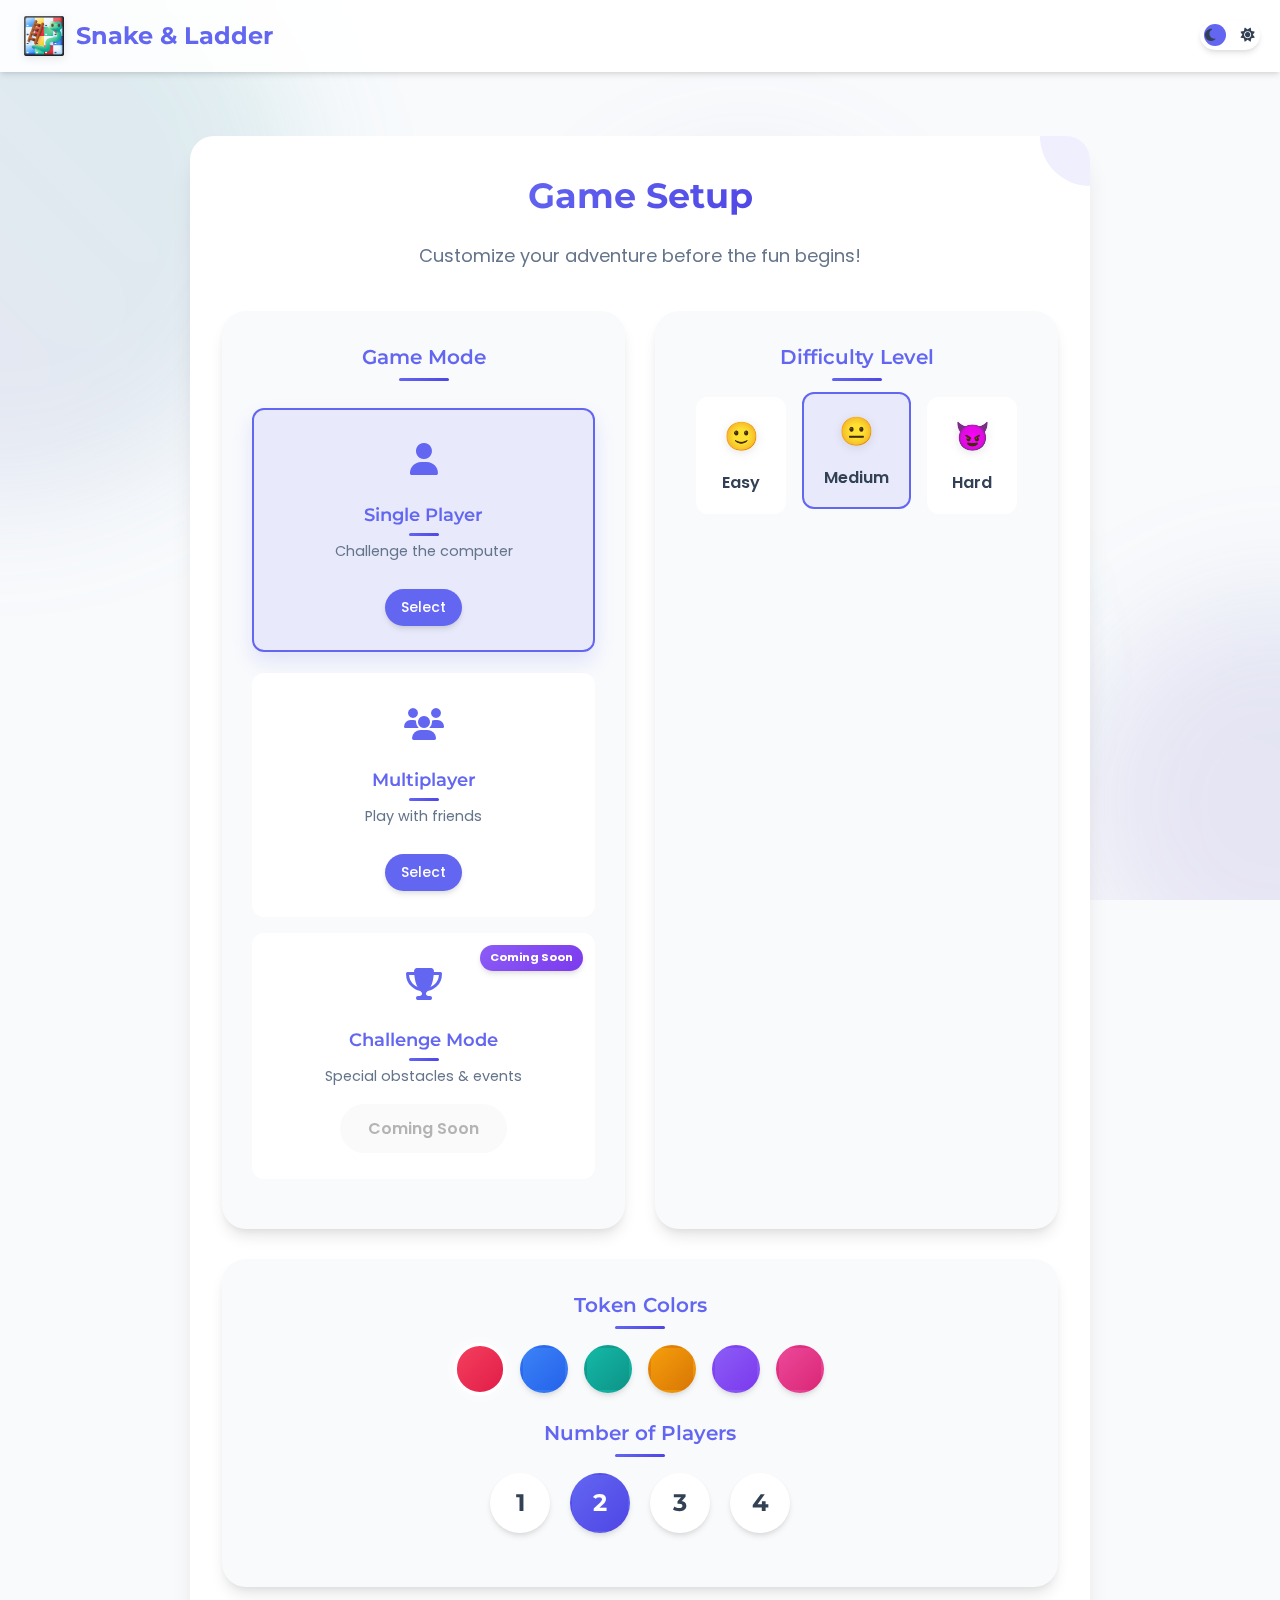
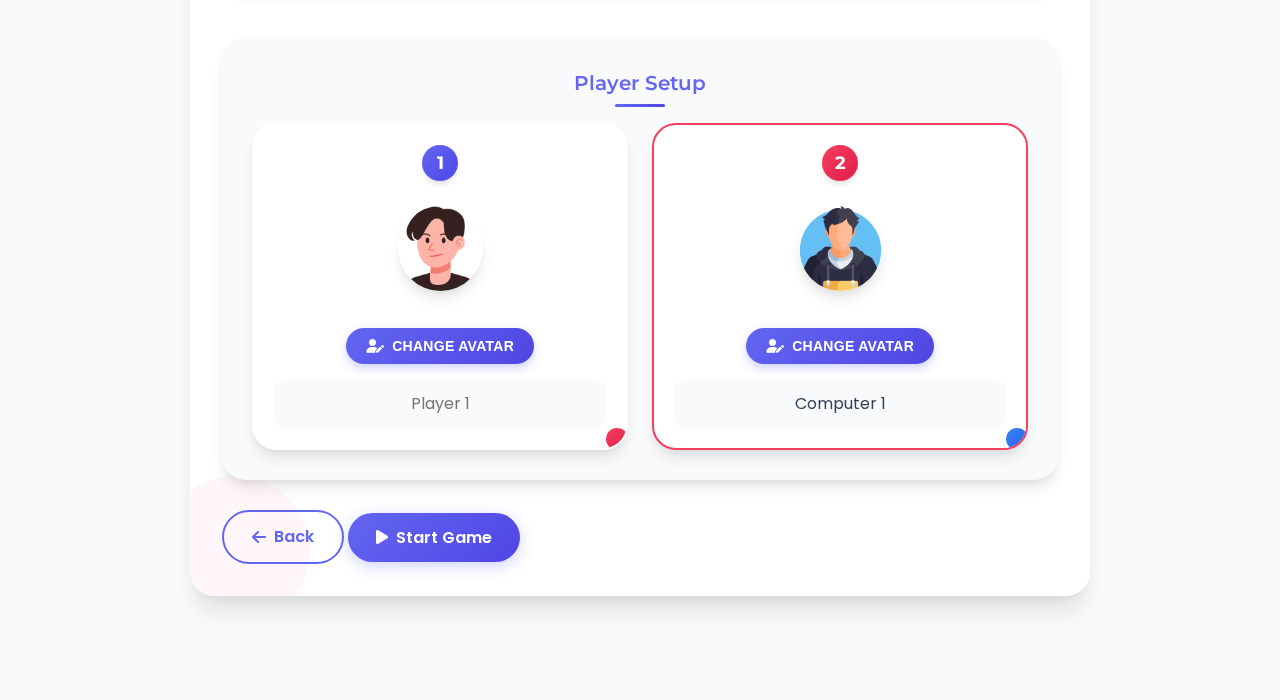
==== commit 9c985bc8: "Changing name to Index" ====
--- a/gamesetup.html
+++ b/gamesetup.html
@@ -1017,7 +1017,7 @@
                     </div>
                     
                     <div class="setup-actions">
-                        <a href="landing.html" class="btn secondary-btn"><i class="fas fa-arrow-left"></i> Back</a>
+                        <a href="index.html" class="btn secondary-btn"><i class="fas fa-arrow-left"></i> Back</a>
                         <button id="startGameBtn" class="btn primary-btn pulse-animation"><i class="fas fa-play"></i> Start Game</button>
                     </div>
                 </div>
